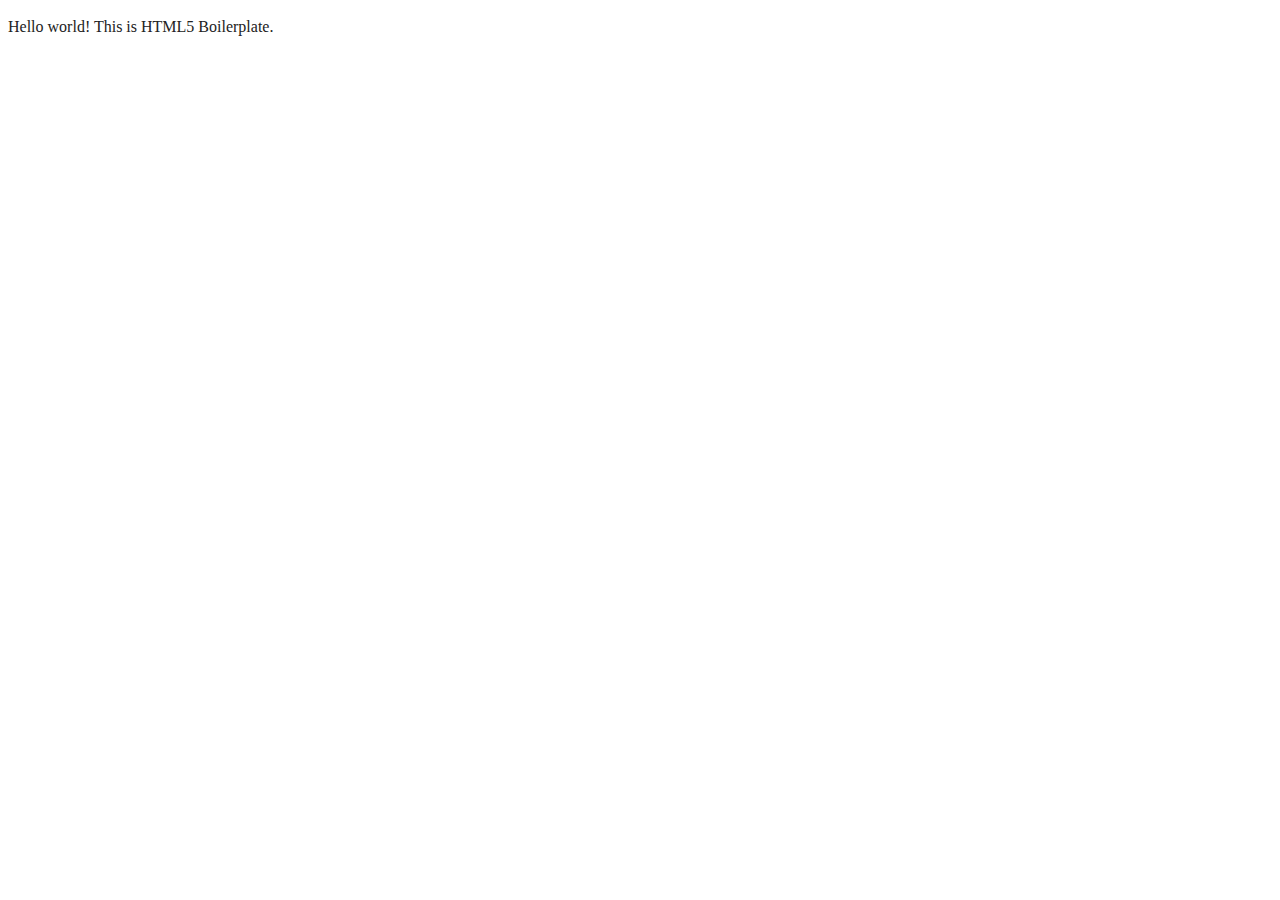
==== website/index.html @ 597f0c23 "création fichier html avec media queries" ====
<!doctype html>
<html class="no-js" lang="">

<head>
  <meta charset="utf-8">
  <title></title>
  <meta name="description" content="">
  <meta name="viewport" content="width=device-width, initial-scale=1">

  <link rel="manifest" href="site.webmanifest">
  <link rel="apple-touch-icon" href="icon.png">
  <!-- Place favicon.ico in the root directory -->

  <link rel="stylesheet" href="css/normalize.css">
  <link rel="stylesheet" href="css/main.css">

  <meta name="theme-color" content="#fafafa">
</head>

<body>
  <!--[if IE]>
    <p class="browserupgrade">You are using an <strong>outdated</strong> browser. Please <a href="https://browsehappy.com/">upgrade your browser</a> to improve your experience and security.</p>
  <![endif]-->

  <!-- Add your site or application content here -->
  <p>Hello world! This is HTML5 Boilerplate.</p>
  <script src="js/vendor/modernizr-3.8.0.min.js"></script>
  <script src="https://code.jquery.com/jquery-3.4.1.min.js" integrity="sha256-CSXorXvZcTkaix6Yvo6HppcZGetbYMGWSFlBw8HfCJo=" crossorigin="anonymous"></script>
  <script>window.jQuery || document.write('<script src="js/vendor/jquery-3.4.1.min.js"><\/script>')</script>
  <script src="js/plugins.js"></script>
  <script src="js/main.js"></script>

  <!-- Google Analytics: change UA-XXXXX-Y to be your site's ID. -->
  <script>
    window.ga = function () { ga.q.push(arguments) }; ga.q = []; ga.l = +new Date;
    ga('create', 'UA-XXXXX-Y', 'auto'); ga('set','transport','beacon'); ga('send', 'pageview')
  </script>
  <script src="https://www.google-analytics.com/analytics.js" async></script>
</body>

</html>
---- website/css/main.css ----
/*! HTML5 Boilerplate v7.3.0 | MIT License | https://html5boilerplate.com/ */

/* main.css 2.0.0 | MIT License | https://github.com/h5bp/main.css#readme */
/*
 * What follows is the result of much research on cross-browser styling.
 * Credit left inline and big thanks to Nicolas Gallagher, Jonathan Neal,
 * Kroc Camen, and the H5BP dev community and team.
 */

/* ==========================================================================
   Base styles: opinionated defaults
   ========================================================================== */

html {
  color: #222;
  font-size: 1em;
  line-height: 1.4;
}

/*
 * Remove text-shadow in selection highlight:
 * https://twitter.com/miketaylr/status/12228805301
 *
 * Vendor-prefixed and regular ::selection selectors cannot be combined:
 * https://stackoverflow.com/a/16982510/7133471
 *
 * Customize the background color to match your design.
 */

::-moz-selection {
  background: #b3d4fc;
  text-shadow: none;
}

::selection {
  background: #b3d4fc;
  text-shadow: none;
}

/*
 * A better looking default horizontal rule
 */

hr {
  display: block;
  height: 1px;
  border: 0;
  border-top: 1px solid #ccc;
  margin: 1em 0;
  padding: 0;
}

/*
 * Remove the gap between audio, canvas, iframes,
 * images, videos and the bottom of their containers:
 * https://github.com/h5bp/html5-boilerplate/issues/440
 */

audio,
canvas,
iframe,
img,
svg,
video {
  vertical-align: middle;
}

/*
 * Remove default fieldset styles.
 */

fieldset {
  border: 0;
  margin: 0;
  padding: 0;
}

/*
 * Allow only vertical resizing of textareas.
 */

textarea {
  resize: vertical;
}

/* ==========================================================================
   Browser Upgrade Prompt
   ========================================================================== */

.browserupgrade {
  margin: 0.2em 0;
  background: #ccc;
  color: #000;
  padding: 0.2em 0;
}

/* ==========================================================================
   Author's custom styles
   ========================================================================== */

/* ==========================================================================
   Helper classes
   ========================================================================== */

/*
 * Hide visually and from screen readers
 */

.hidden {
  display: none !important;
}

/*
* Hide only visually, but have it available for screen readers:
* https://snook.ca/archives/html_and_css/hiding-content-for-accessibility
*
* 1. For long content, line feeds are not interpreted as spaces and small width
*    causes content to wrap 1 word per line:
*    https://medium.com/@jessebeach/beware-smushed-off-screen-accessible-text-5952a4c2cbfe
*/

.sr-only {
  border: 0;
  clip: rect(0, 0, 0, 0);
  height: 1px;
  margin: -1px;
  overflow: hidden;
  padding: 0;
  position: absolute;
  white-space: nowrap;
  width: 1px;
  /* 1 */
}

/*
* Extends the .sr-only class to allow the element
* to be focusable when navigated to via the keyboard:
* https://www.drupal.org/node/897638
*/

.sr-only.focusable:active,
.sr-only.focusable:focus {
  clip: auto;
  height: auto;
  margin: 0;
  overflow: visible;
  position: static;
  white-space: inherit;
  width: auto;
}

/*
* Hide visually and from screen readers, but maintain layout
*/

.invisible {
  visibility: hidden;
}

/*
* Clearfix: contain floats
*
* For modern browsers
* 1. The space content is one way to avoid an Opera bug when the
*    `contenteditable` attribute is included anywhere else in the document.
*    Otherwise it causes space to appear at the top and bottom of elements
*    that receive the `clearfix` class.
* 2. The use of `table` rather than `block` is only necessary if using
*    `:before` to contain the top-margins of child elements.
*/

.clearfix:before,
.clearfix:after {
  content: " ";
  /* 1 */
  display: table;
  /* 2 */
}

.clearfix:after {
  clear: both;
}

/* ==========================================================================
   EXAMPLE Media Queries for Responsive Design.
   These examples override the primary ('mobile first') styles.
   Modify as content requires.
   ========================================================================== */

@media only screen and (min-width: 35em) {
  /* Style adjustments for viewports that meet the condition */
}

@media print,
  (-webkit-min-device-pixel-ratio: 1.25),
  (min-resolution: 1.25dppx),
  (min-resolution: 120dpi) {
  /* Style adjustments for high resolution devices */
}

/* ==========================================================================
   Print styles.
   Inlined to avoid the additional HTTP request:
   https://www.phpied.com/delay-loading-your-print-css/
   ========================================================================== */

@media print {
  *,
  *:before,
  *:after {
    background: transparent !important;
    color: #000 !important;
    /* Black prints faster */
    box-shadow: none !important;
    text-shadow: none !important;
  }
  a,
  a:visited {
    text-decoration: underline;
  }
  a[href]:after {
    content: " (" attr(href) ")";
  }
  abbr[title]:after {
    content: " (" attr(title) ")";
  }
  /*
     * Don't show links that are fragment identifiers,
     * or use the `javascript:` pseudo protocol
     */
  a[href^="#"]:after,
  a[href^="javascript:"]:after {
    content: "";
  }
  pre {
    white-space: pre-wrap !important;
  }
  pre,
  blockquote {
    border: 1px solid #999;
    page-break-inside: avoid;
  }
  /*
     * Printing Tables:
     * https://web.archive.org/web/20180815150934/http://css-discuss.incutio.com/wiki/Printing_Tables
     */
  thead {
    display: table-header-group;
  }
  tr,
  img {
    page-break-inside: avoid;
  }
  p,
  h2,
  h3 {
    orphans: 3;
    widows: 3;
  }
  h2,
  h3 {
    page-break-after: avoid;
  }
}
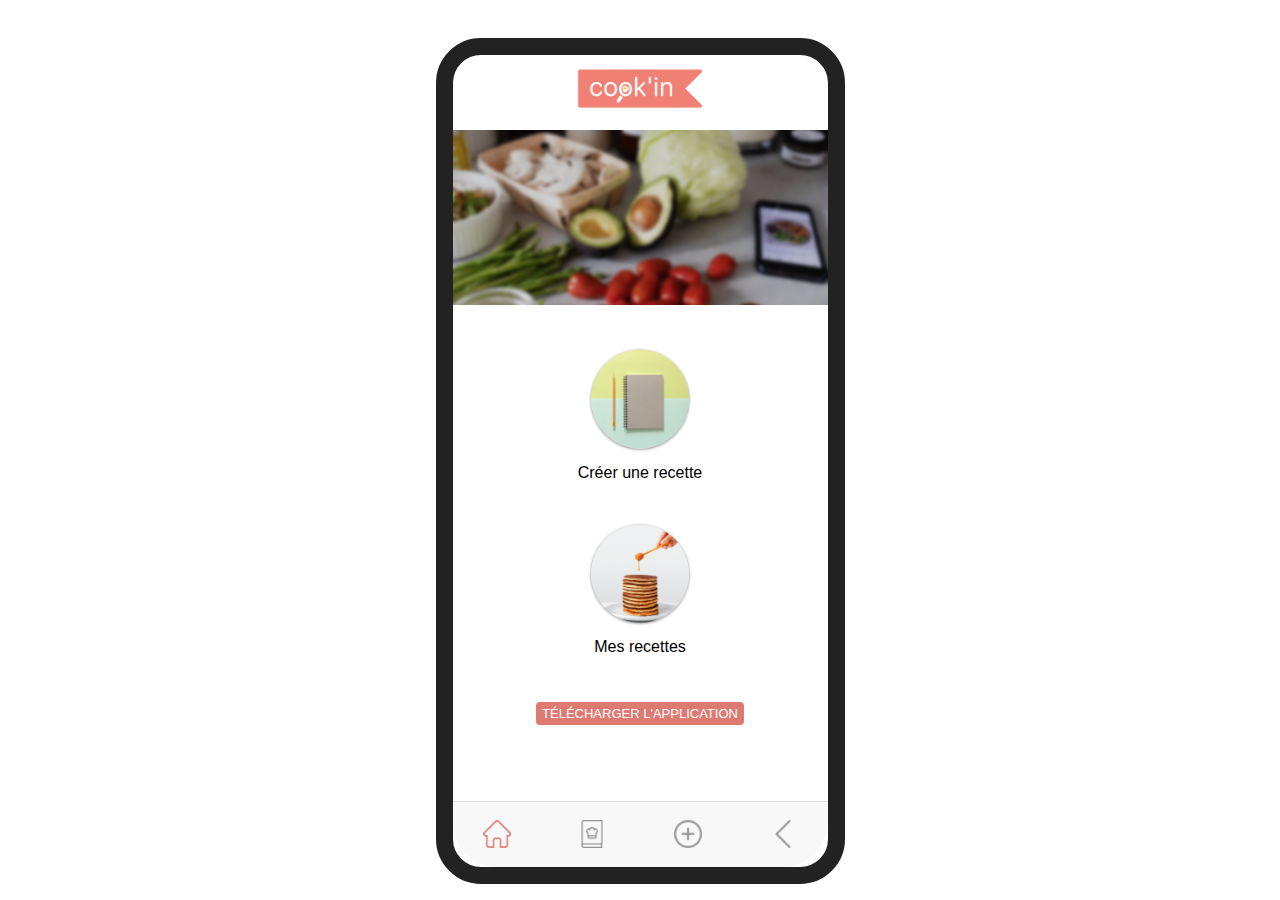
==== commit 1311d32e: ">>> index.html" ====
--- a/website/index.html
+++ b/website/index.html
@@ -1,41 +1,35 @@
-<!doctype html>
-<html class="no-js" lang="">
+<!DOCTYPE html>
+<html lang="fr">
 
 <head>
-  <meta charset="utf-8">
-  <title></title>
-  <meta name="description" content="">
-  <meta name="viewport" content="width=device-width, initial-scale=1">
-
-  <link rel="manifest" href="site.webmanifest">
-  <link rel="apple-touch-icon" href="icon.png">
-  <!-- Place favicon.ico in the root directory -->
-
-  <link rel="stylesheet" href="css/normalize.css">
-  <link rel="stylesheet" href="css/main.css">
-
-  <meta name="theme-color" content="#fafafa">
+    <link rel="stylesheet" type="text/css" href="index.css"/>
+    <meta charset="UTF-8">
+    <title>Home</title>
 </head>
 
 <body>
-  <!--[if IE]>
-    <p class="browserupgrade">You are using an <strong>outdated</strong> browser. Please <a href="https://browsehappy.com/">upgrade your browser</a> to improve your experience and security.</p>
-  <![endif]-->
 
-  <!-- Add your site or application content here -->
-  <p>Hello world! This is HTML5 Boilerplate.</p>
-  <script src="js/vendor/modernizr-3.8.0.min.js"></script>
-  <script src="https://code.jquery.com/jquery-3.4.1.min.js" integrity="sha256-CSXorXvZcTkaix6Yvo6HppcZGetbYMGWSFlBw8HfCJo=" crossorigin="anonymous"></script>
-  <script>window.jQuery || document.write('<script src="js/vendor/jquery-3.4.1.min.js"><\/script>')</script>
-  <script src="js/plugins.js"></script>
-  <script src="js/main.js"></script>
+    <div id="container">
+      <div id="header_container">
+        <img id="logo" src="img/logofinal.png">
+        <img id="bandeau" src="img/bandeau.png">
 
-  <!-- Google Analytics: change UA-XXXXX-Y to be your site's ID. -->
-  <script>
-    window.ga = function () { ga.q.push(arguments) }; ga.q = []; ga.l = +new Date;
-    ga('create', 'UA-XXXXX-Y', 'auto'); ga('set','transport','beacon'); ga('send', 'pageview')
-  </script>
-  <script src="https://www.google-analytics.com/analytics.js" async></script>
+        <img id="btn_creer_recette" src="img/notebook_rond.png" onclick="window.location.href='creer_recette.html';">
+        <p id="txt_creer">Créer une recette</p>
+
+        <img id="btn_mes_recettes" src="img/panackes_rond.png" onclick="window.location.href='mes_recettes.html';">
+        <p id="txt_consulter">Mes recettes</p>
+        <button onclick="window.location.href='pub.html';">Télécharger l'application</button>
+      </div>
+
+      <nav>
+        <img id="home_icon" src="img/home%20(1).png" onclick="window.location.href='home.html';">
+        <img id="book_icon" src="img/cookbook.png" onclick="window.location.href='mes_recettes.html';">
+        <img id="plus_icon" src="img/plus.png" onclick="window.location.href='creer_recette.html';">
+        <img id="back_icon" src="img/back.png">
+      </nav>
+    </div>
+
 </body>
 
 </html>
--- a/website/index.css
+++ b/website/index.css
@@ -0,0 +1,106 @@
+@font-face {
+  font-family: 'Roboto', sans-serif;
+  @import url('https://fonts.googleapis.com/css2?family=Roboto:wght@100;300;400;500;700;900&display=swap');
+}
+
+#container {
+  width: 375px;
+  height: 812px;
+  margin-left: auto;
+  margin-right: auto;
+  position: relative;
+  margin-top: 3%;
+  border: 17px solid #222222;
+  border-radius: 45px;
+}
+
+#header_container {
+  text-align: center;
+}
+
+#logo {
+  width: 35%;
+  margin-top: 3%;
+}
+
+#bandeau {
+  width: 100%;
+  margin-top: 4%;
+}
+
+#btn_creer_recette {
+  width: 30%;
+  text-align: center;
+  margin-top: 9%;
+  cursor: pointer;
+}
+
+#txt_creer {
+  font-family: Roboto, sans-serif;
+}
+
+#container p {
+  margin-top: 5px;
+}
+
+#btn_mes_recettes{
+  width: 30%;
+  text-align: center;
+  margin-top: 5%;
+  font-size: medium;
+  cursor: pointer;
+}
+
+#txt_consulter {
+  font-family: Roboto, sans-serif;
+}
+
+#container button{
+  margin-top: 8%;
+  background-color: #dd7b72;
+  text-transform: uppercase;
+  font-size: 13px;
+  padding-top: 4px;
+  padding-bottom: 4px;
+  color: white;
+  outline: none;
+  border: 0;
+  border-radius: 4px;
+  cursor: pointer;
+}
+
+nav {
+  position: absolute;
+  bottom: 0;
+  width: 375px;
+  height: 8%;
+  background-color: #f8f8f9;
+  border-top: 1px solid #e0e0e0;
+  display: flex;
+  align-items: center;
+  flex-direction: row;
+  justify-content: center;
+  border-bottom-left-radius: 45px;
+  border-bottom-right-radius: 45px;
+}
+
+nav img {
+  height: 43%;
+  margin-left: 9%;
+  margin-right: 9%;
+  cursor: pointer;
+}
+
+@media only screen
+and (device-width : 375px)
+and (device-height : 812px)
+and (-webkit-device-pixel-ratio : 3) {
+
+  #container {
+    width: 100%;
+    height: 100%;
+  }
+
+}
+
+
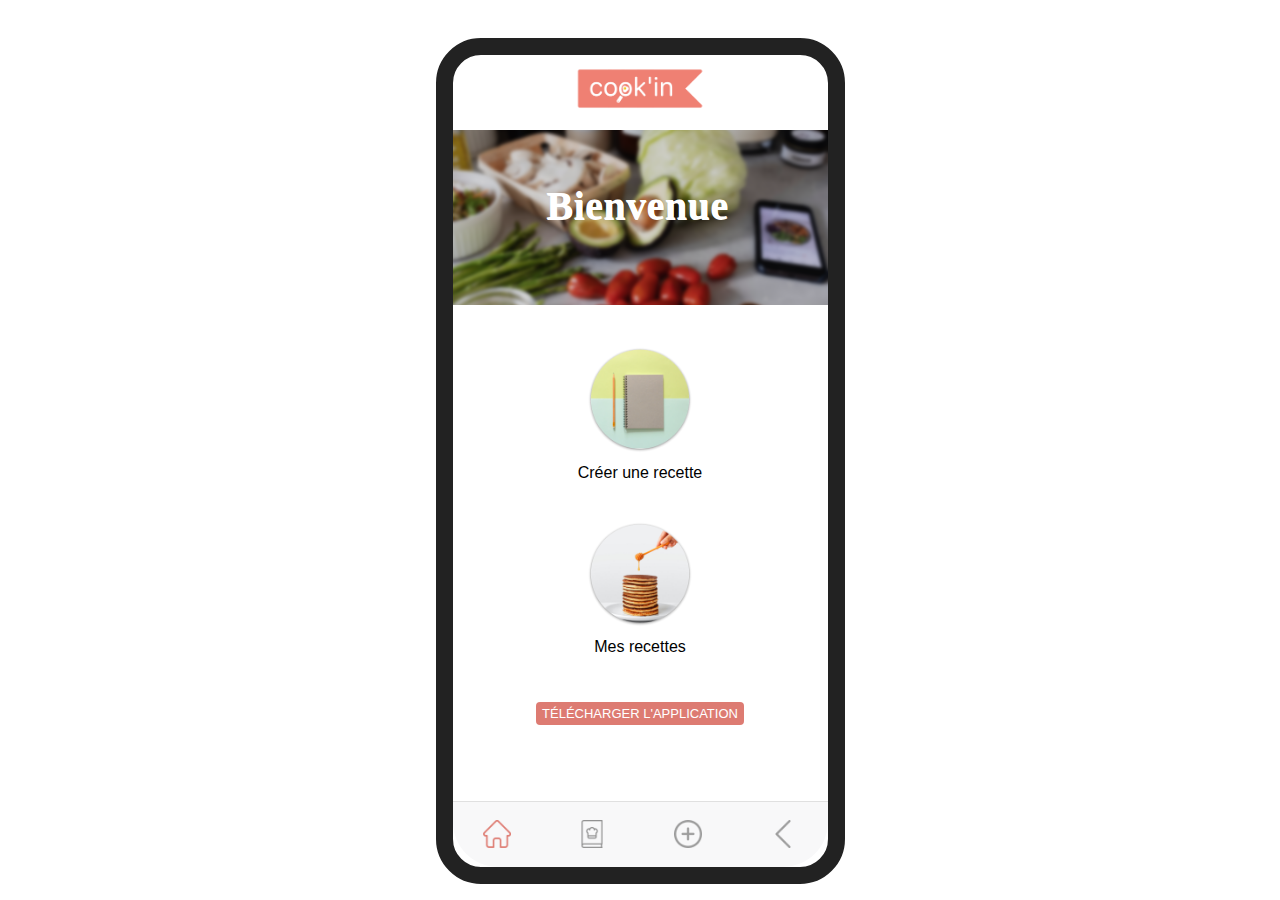
==== commit 718a88f4: "dernières modifs" ====
--- a/website/index.html
+++ b/website/index.html
@@ -13,6 +13,7 @@
       <div id="header_container">
         <img id="logo" src="img/logofinal.png">
         <img id="bandeau" src="img/bandeau.png">
+        <p id="bienvenue">Bienvenue</p>
 
         <img id="btn_creer_recette" src="img/notebook_rond.png" onclick="window.location.href='creer_recette.html';">
         <p id="txt_creer">Créer une recette</p>
--- a/website/index.css
+++ b/website/index.css
@@ -1,6 +1,11 @@
 @font-face {
   font-family: 'Roboto', sans-serif;
   @import url('https://fonts.googleapis.com/css2?family=Roboto:wght@100;300;400;500;700;900&display=swap');
+}
+
+@font-face {
+  font-family: 'Pacifico', cursive;
+  @import url('https://fonts.googleapis.com/css2?family=Pacifico&display=swap');
 }
 
 #container {
@@ -26,6 +31,18 @@
 #bandeau {
   width: 100%;
   margin-top: 4%;
+}
+
+#bienvenue {
+  font-family: Pacifico, cursive;
+  font-size: 40px;
+  font-weight: bold;
+  letter-spacing: 0.5px;
+  position: absolute;
+  top: 15%;
+  left: 25%;
+  color: white;
+  text-shadow: 0.5px 0.5px 0.5px white;
 }
 
 #btn_creer_recette {
